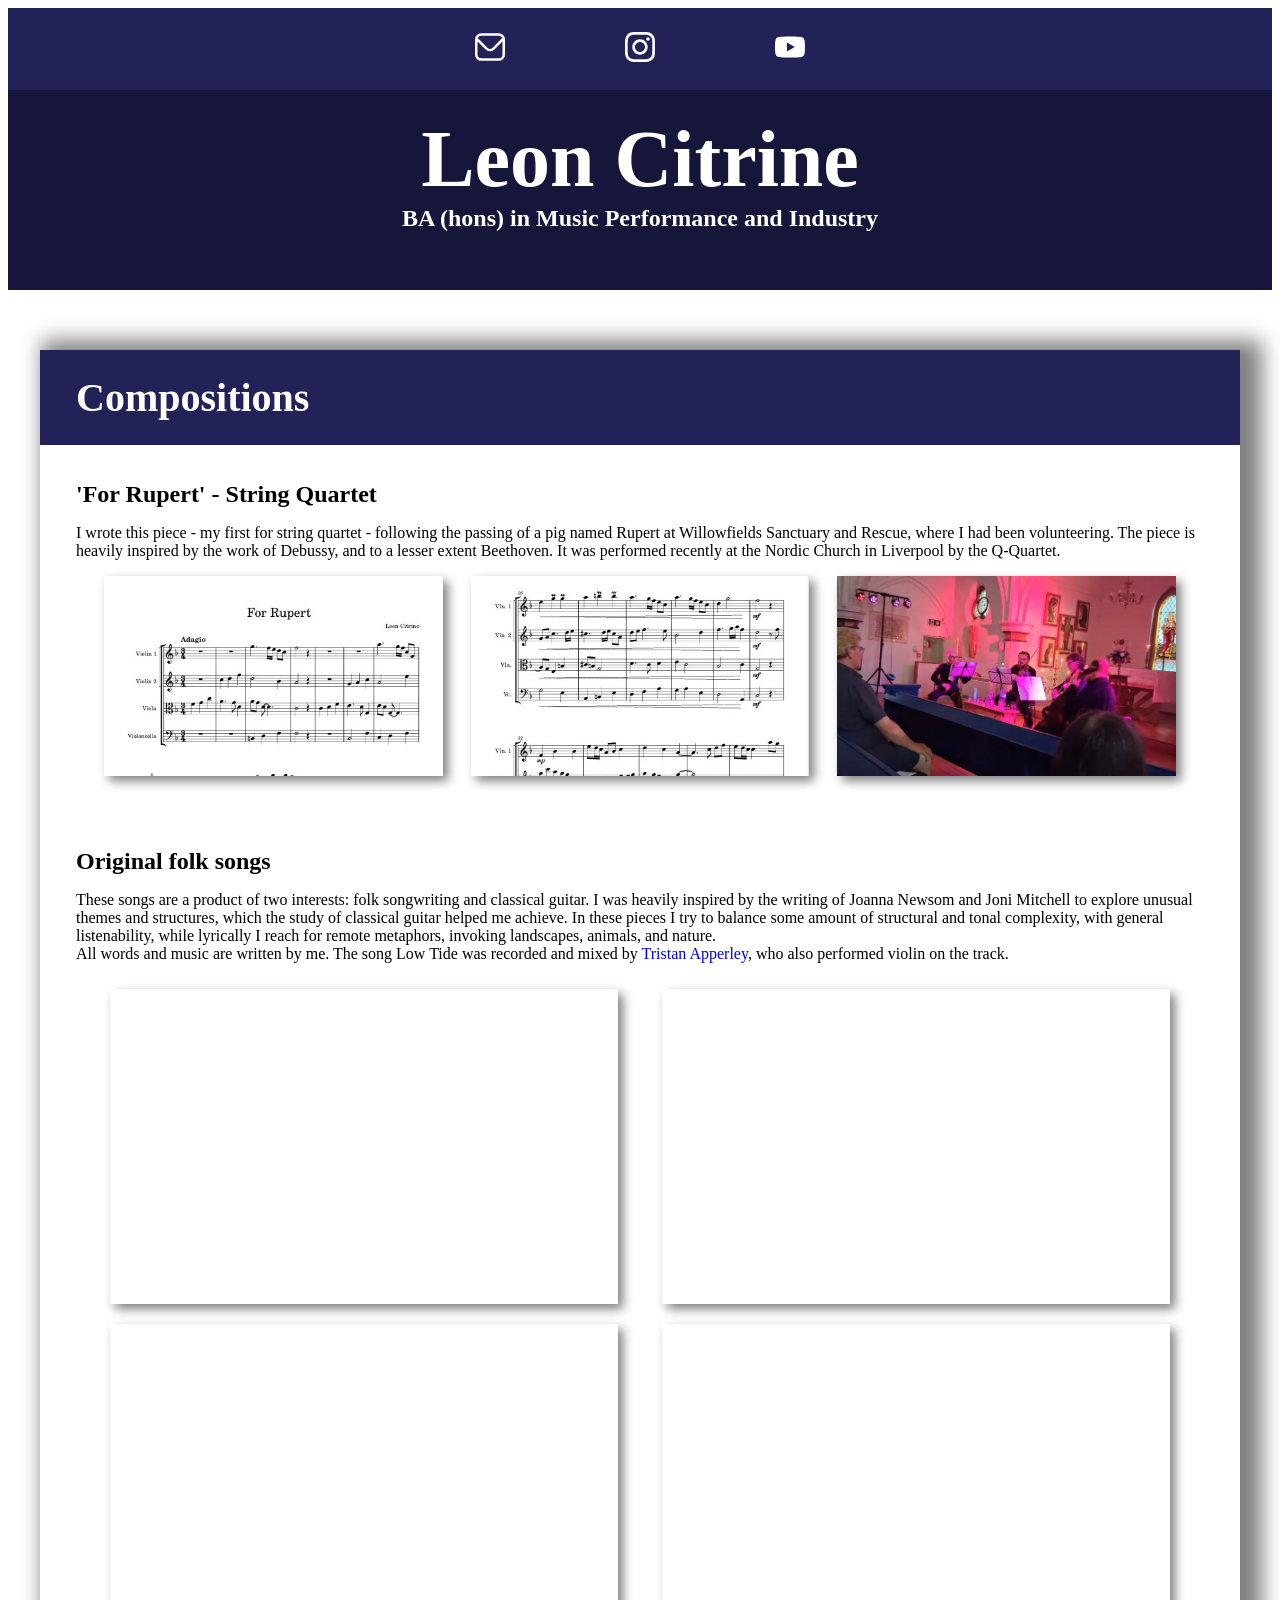
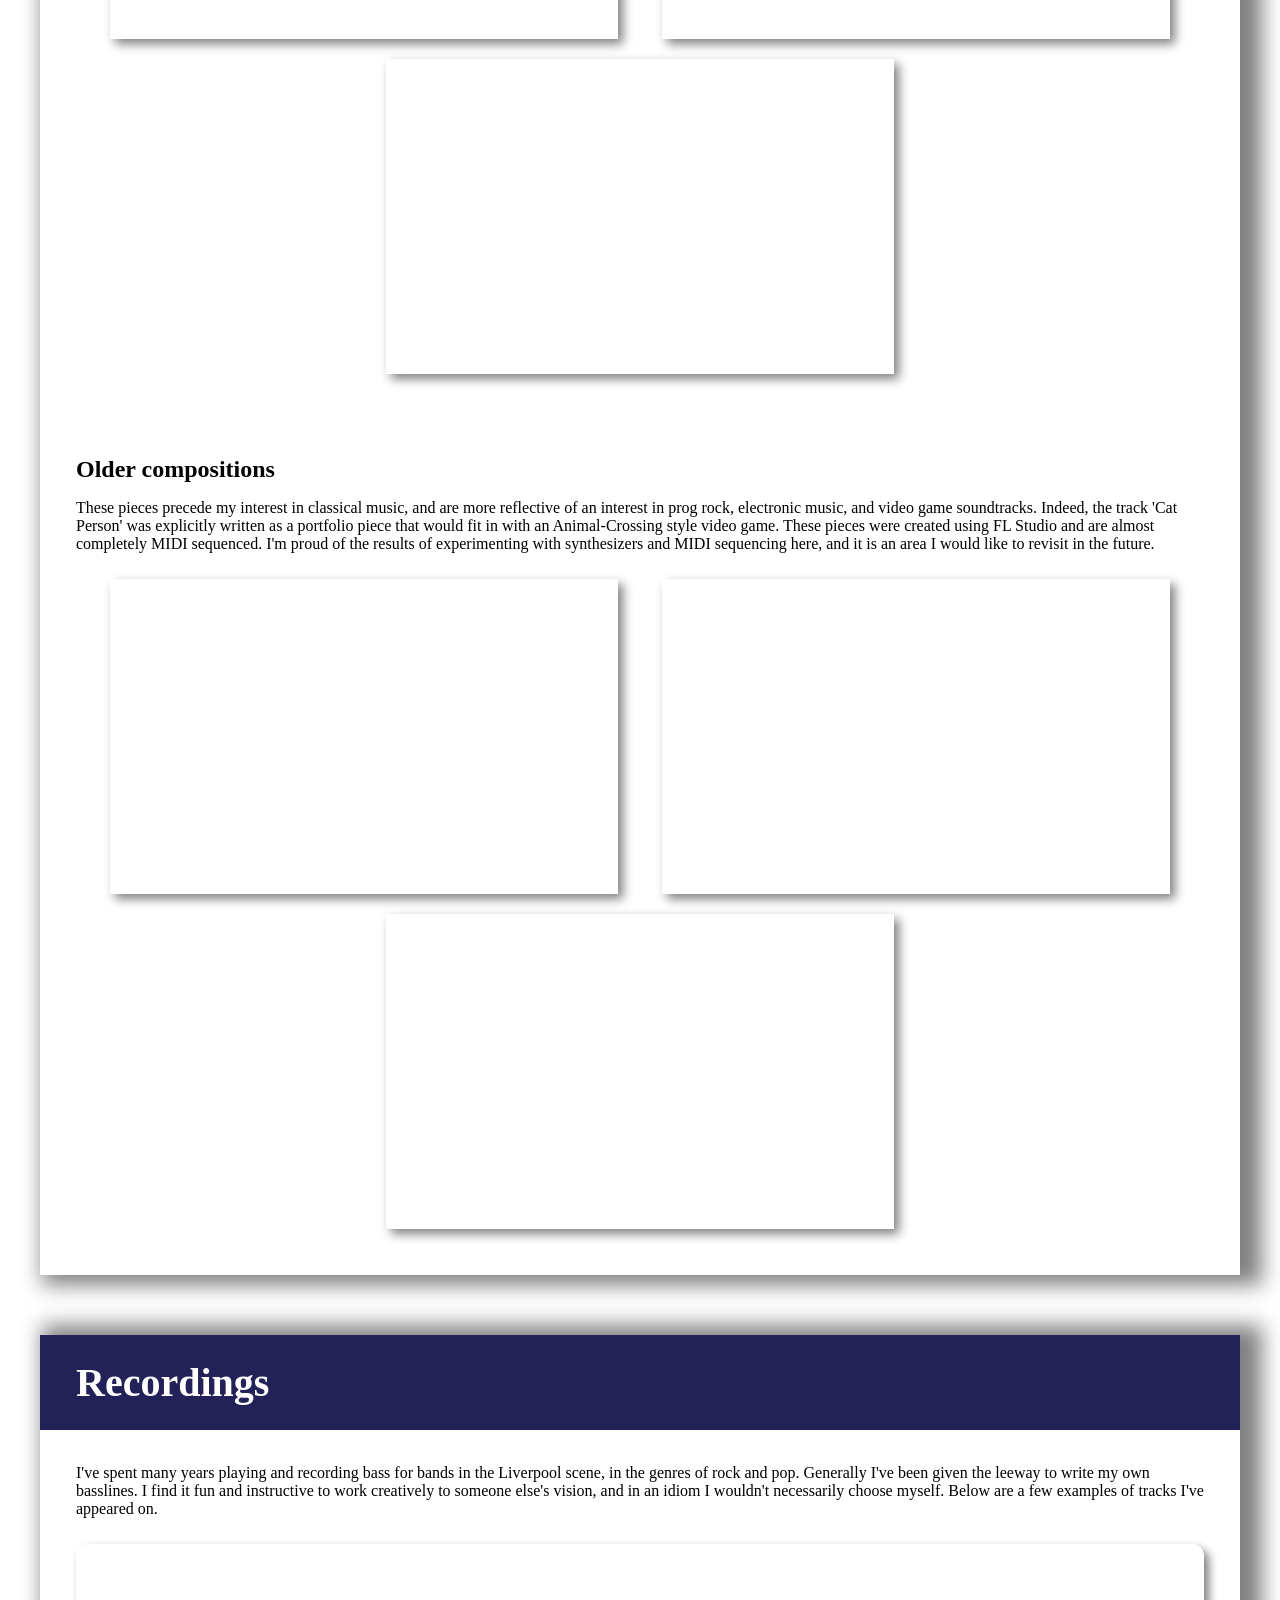
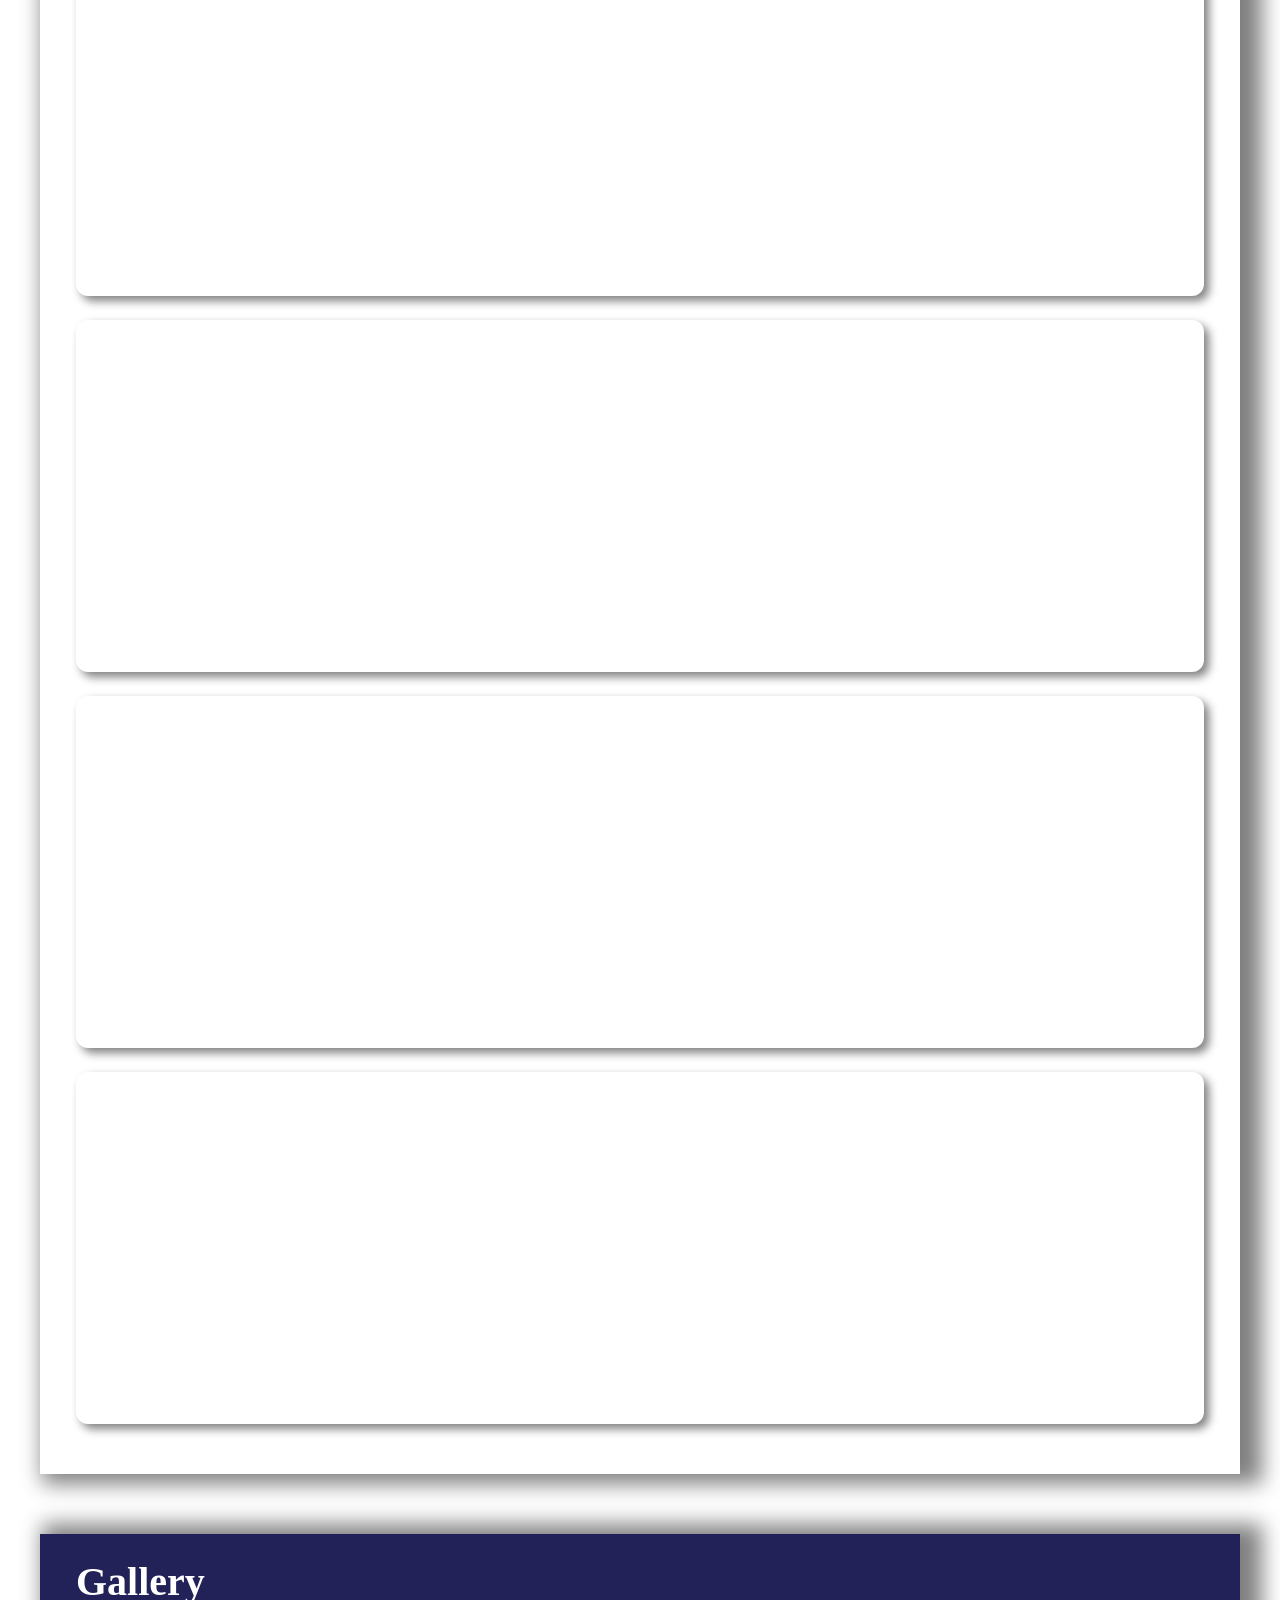
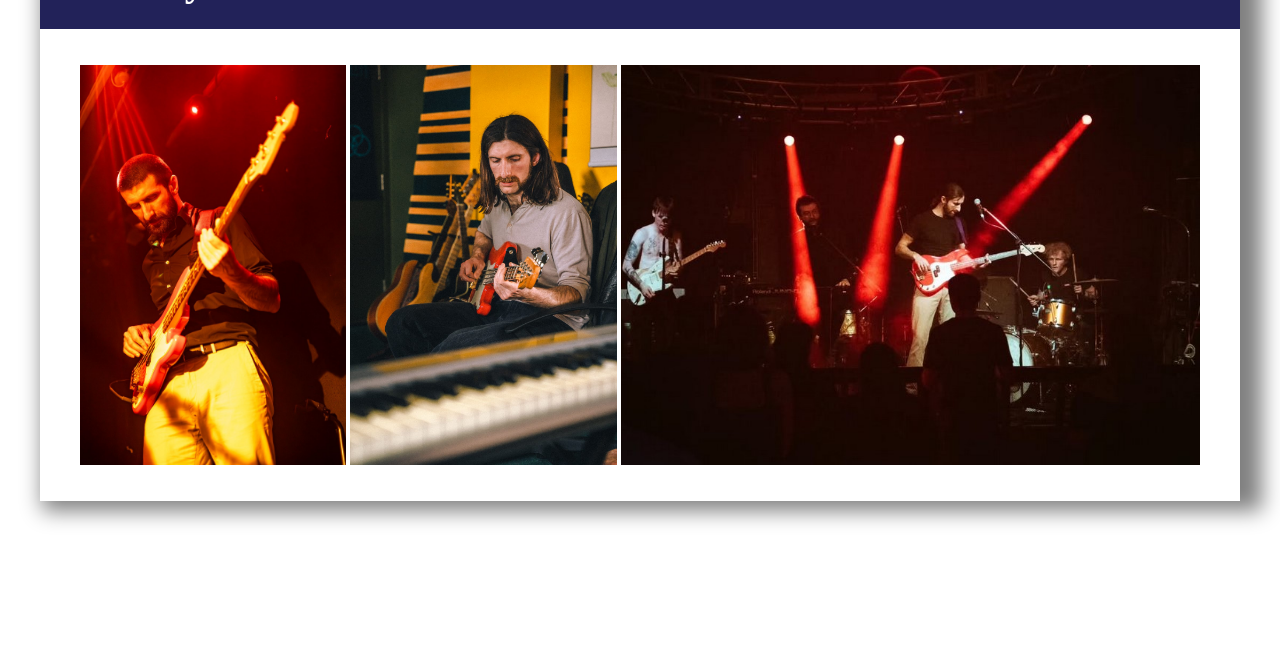
==== index.html @ da2284d4 "rename html file to index" ====
<!doctype html>
<html lang="en">
  <head>
    <meta charset="UTF-8" />
    <meta name="viewport" content="width=device-width, initial-scale=1.0" />
    <link rel="stylesheet" href="styles.css" />
    <title>Leon Citrine</title>
  </head>

  <body>
    <header>
      <div class="links">
		
          <div class="emailIcon">
		  <img src="images/envelope.svg" onclick="emailCopy()" style="cursor: pointer"/>
		  <span id="clipMsg"> Copied to clipboard </span>
		  </div>
       
        <a href="https://www.instagram.com/leoncitrine/" target="_blank">
		  <img src="images/instagram.svg"/>
		</a>
		
        <a href="https://www.youtube.com/@LeonCitrine" target="_blank">
			<img src="images/youtube.svg" />
		</a>
      </div>
    </header>

    <div class="title">
      <div>
	  <h1>Leon Citrine</h1>
      <h3>BA (hons) in Music Performance and Industry</h3>
	  </div>
    </div>

    <main>
      <section class="bigsec">
        <div class="subheader"><h2>Compositions</h2></div>

        <section class="subsec">
          <h3>'For Rupert' - String Quartet</h3>
          <p>
            I wrote this piece - my first for string quartet - following the
            passing of a pig named Rupert at Willowfields Sanctuary and Rescue,
            where I had been volunteering. The piece is heavily inspired by the
            work of Debussy, and to a lesser extent Beethoven. It was performed
            recently at the Nordic Church in Liverpool by the Q-Quartet.
          </p>
         <div class="imgGrid">
		  
            <a href="ForRupert.pdf" target="_blank" class="imgAnchor"
              ><img src="images/score1.jpg"
            /></a>
			
            <a href="ForRupert.pdf" target="_blank" class="imgAnchor"
              ><img src="images/score2.jpg"
            /></a>
			
            <a href="images/quartet.jpg" target="_blank" class="imgAnchor"
              ><img src="images/quartet.jpg"
            /></a>
			
          </div>
        </section>

        <section class="subsec">
          <h3>Original folk songs</h3>
          <p>
            These songs are a product of two interests: folk songwriting and
            classical guitar. I was heavily inspired by the writing of Joanna
            Newsom and Joni Mitchell to explore unusual themes and structures,
            which the study of classical guitar helped me achieve. In these
            pieces I try to balance some amount of structural and tonal
            complexity, with general listenability, while lyrically I reach for
            remote metaphors, invoking landscapes, animals, and nature.
            <br />
            All words and music are written by me. The song Low Tide was
            recorded and mixed by <a href="https://www.instagram.com/tonytheredbass/">Tristan Apperley</a>,
            who also performed violin on the track.
          </p>

          <div class="vidGroup">
            <!--Low Tide-->
            <iframe
              class="video"
              width="560"
              height="315"
              src="https://www.youtube.com/embed/3-BENbl8nzY?si=JwUIJ5P7G1uGsc6l"
              title="YouTube video player"
              frameborder="0"
              allow="
                accelerometer;
                autoplay;
                clipboard-write;
                encrypted-media;
                gyroscope;
                picture-in-picture;
                web-share;
              "
              referrerpolicy="strict-origin-when-cross-origin"
              allowfullscreen
            ></iframe>

            <!--Bug Song-->
            <iframe
              class="video"
              width="560"
              height="315"
              src="https://www.youtube.com/embed/Yga41XJYgZ0?si=Ln3OIha7f7BZ7p1f"
              title="YouTube video player"
              frameborder="0"
              allow="
                accelerometer;
                autoplay;
                clipboard-write;
                encrypted-media;
                gyroscope;
                picture-in-picture;
                web-share;
              "
              referrerpolicy="strict-origin-when-cross-origin"
              allowfullscreen
            ></iframe>

            <!--What I Want-->
            <iframe
              class="video"
              width="560"
              height="315"
              src="https://www.youtube.com/embed/L7DVEeZFzzg?si=CgFTJuVBcaFbpI4u"
              title="YouTube video player"
              frameborder="0"
              allow="
                accelerometer;
                autoplay;
                clipboard-write;
                encrypted-media;
                gyroscope;
                picture-in-picture;
                web-share;
              "
              referrerpolicy="strict-origin-when-cross-origin"
              allowfullscreen
            ></iframe>

            <!--The Map-->
            <iframe
              class="video"
              width="560"
              height="315"
              src="https://www.youtube.com/embed/pae_4WVUvTY?si=xHHP2OkBbVJJRj0P"
              title="YouTube video player"
              frameborder="0"
              allow="
                accelerometer;
                autoplay;
                clipboard-write;
                encrypted-media;
                gyroscope;
                picture-in-picture;
                web-share;
              "
              referrerpolicy="strict-origin-when-cross-origin"
              allowfullscreen
            ></iframe>

            <!--Bare Old Mountain-->
            <iframe
              class="video"
              width="560"
              height="315"
              src="https://www.youtube.com/embed/_0SbtzzRF2k?si=K3RNdVBJF465VhGv"
              title="YouTube video player"
              frameborder="0"
              allow="
                accelerometer;
                autoplay;
                clipboard-write;
                encrypted-media;
                gyroscope;
                picture-in-picture;
                web-share;
              "
              referrerpolicy="strict-origin-when-cross-origin"
              allowfullscreen
            ></iframe>
          </div>
		  
        </section>

        <section class="subsec">
          <h3>Older compositions</h3>
          <p>
            These pieces precede my interest in classical music, and are more
            reflective of an interest in prog rock, electronic music, and video
            game soundtracks. Indeed, the track 'Cat Person' was explicitly
            written as a portfolio piece that would fit in with an
            Animal-Crossing style video game. These pieces were created using FL
            Studio and are almost completely MIDI sequenced. I'm proud of the
            results of experimenting with synthesizers and MIDI sequencing here,
            and it is an area I would like to revisit in the future.
          </p>

          <div class="vidGroup">
		  
              <iframe class = "video"
                width="560"
                height="315"
                src="https://www.youtube.com/embed/XmWo5O1uwFk?si=_U1GOImlqeIL-Otg"
                title="YouTube video player"
                frameborder="0"
                allow="
                  accelerometer;
                  autoplay;
                  clipboard-write;
                  encrypted-media;
                  gyroscope;
                  picture-in-picture;
                  web-share;
                "
                referrerpolicy="strict-origin-when-cross-origin"
                allowfullscreen
              ></iframe>
          
              <iframe class = "video"
                width="560"
                height="315"
                src="https://www.youtube.com/embed/Ml7-ewEf-P8?si=zltV_L1RgiYLHCy6"
                title="YouTube video player"
                frameborder="0"
                allow="
                  accelerometer;
                  autoplay;
                  clipboard-write;
                  encrypted-media;
                  gyroscope;
                  picture-in-picture;
                  web-share;
                "
                referrerpolicy="strict-origin-when-cross-origin"
                allowfullscreen
              ></iframe>
            
              <iframe class = "video"
			  width="560" height="315" 
			  src="https://www.youtube.com/embed/KKYgNVhEMF4?si=3w621vBx7Pmdyhos" 
			  title="YouTube video player" 
			  frameborder="0" 
			  allow="
				accelerometer; 
				autoplay; 
				clipboard-write; 
				encrypted-media; 
				gyroscope; 
				picture-in-picture; 
				web-share;
				" 
				referrerpolicy="strict-origin-when-cross-origin" 
				allowfullscreen
				></iframe>
     
          </div>
          </div>
		  
        </section>
      </section>

      <section class="bigsec">
        <div class="subheader"><h2>Recordings</h2></div>
		<div class="subsec" style="padding-top: 18px">
        <p>
          I've spent many years playing and recording bass for bands in the
          Liverpool scene, in the genres of rock and pop. Generally I've been
          given the leeway to write my own basslines. I find it fun and
          instructive to work creatively to someone else's vision, and in an
          idiom I wouldn't necessarily choose myself. Below are a few examples
          of tracks I've appeared on.
        </p>

        <div class="spotifyLinks">
              <iframe
                data-testid="embed-iframe"
                style="border-radius: 12px"
                src="https://open.spotify.com/embed/track/3Ark2uEY2jAtomQhNRWzgO?utm_source=generator&theme=0&si=7ece716325124d6a"
                width="100%"
                height="352"
                frameborder="0"
                allowfullscreen=""
                allow="
                  autoplay;
                  clipboard-write;
                  encrypted-media;
                  fullscreen;
                  picture-in-picture;
                "
                loading="lazy"
              ></iframe>
            
              <iframe
                data-testid="embed-iframe"
                style="border-radius: 12px"
                src="https://open.spotify.com/embed/track/1w51lGfNYjyJVnIYeurgub?utm_source=generator&theme=0&si=a3a2735f71a64416"
                width="100%"
                height="352"
                frameborder="0"
                allowfullscreen=""
                allow="
                  autoplay;
                  clipboard-write;
                  encrypted-media;
                  fullscreen;
                  picture-in-picture;
                "
                loading="lazy"
              ></iframe>
            
              <iframe
                data-testid="embed-iframe"
                style="border-radius: 12px"
                src="https://open.spotify.com/embed/track/6SXQdXnxDQ4UCJzsJs9BCc?utm_source=generator&theme=0&si=c4947e2ca12b4092"
                width="100%"
                height="352"
                frameborder="0"
                allowfullscreen=""
                allow="
                  autoplay;
                  clipboard-write;
                  encrypted-media;
                  fullscreen;
                  picture-in-picture;
                "
                loading="lazy"
              ></iframe>
            
              <iframe
                data-testid="embed-iframe"
                style="border-radius: 12px"
                src="https://open.spotify.com/embed/track/6QR7aJp88Lg75sROCzF8By?utm_source=generator&theme=0&si=4b29fa9051d74cee"
                width="100%"
                height="352"
                frameborder="0"
                allowfullscreen=""
                allow="
                  autoplay;
                  clipboard-write;
                  encrypted-media;
                  fullscreen;
                  picture-in-picture;
                "
                loading="lazy"
              ></iframe>
           
			</div>
		</div>
      </section>

      <section class="bigsec">
        <div class="subheader"><h2>Gallery</h2></div>
			<div class = "subsec">
				<div class="gallery">
					<a href="images/pic1.jpg" target="_blank"
						><img src="images/pic1.jpg"
					/></a>
					
					<a href="images/pic2.jpg" target="_blank"
						><img src="images/pic2.jpg"
					/></a>
					
					<a href="images/pic3.jpg" target="_blank"
						><img src="images/pic3.jpg"
					/></a>
				</div>
			</div>
      </section>
    </main>
  </body>
  <script>
    function emailCopy() {
  navigator.clipboard.writeText("leoncitrinemusic@gmail.com");
      
  
  const msg = document.getElementById("clipMsg");
  msg.classList.add("show");
  
  setTimeout(() => {
    msg.classList.remove("show");
  }, 2000);
}
  </script>
</html>
---- styles.css ----
:root{
	--main-header: #16163B;
	--small-header: #222259;
	--margin: 60px;
	--smallMarg: 10px;
	--padSmall: 24px;
	--padBig: 36px;
}

/*fonts*/
h1{
	font-size: 5rem;
}

h2{
	font-size: 2.5rem;
	margin: 0;
}

h3{
	font-size: 1.5rem;
	margin: 0;
}

p{
	font-size: 1rem;
}


/*------------content - mobile and desktop----------------*/
body {
	/*display*/
	
	
	/*sizing*/
	
	/*content organisation*/
	
	/*decoration*/
	font-family: "Georgia", serif;
}

header{
	
	/*size and position*/
	
	
	/*decoration*/
	background-color: var(--small-header);
}

.emailIcon {
  position: relative;
  display: inline-block;
}

#clipMsg {
  position: absolute;
  bottom: calc(100% + 8px);
  left: 50%;
  transform: translateX(-50%);
  background: #333;
  color: #fff;
  padding: 4px 10px;
  border-radius: 4px;
  white-space: nowrap;
  font-size: 0.8rem;
  opacity: 0;
  transition: opacity 0.15s ease;
  pointer-events: none;
}

#clipMsg.show {
  opacity: 1;
  transition: opacity 0.1s ease;
}

a{
		display: contents;
	}
	
.links{
	display: flex;
	justify-content: center;
}

.links img{
	filter: invert(1);
	margin-left: var(--margin);
	margin-right: var(--margin);
}

.title{
	
	/*display*/
	
	
	/*size and position*/
	z-index:1000;
	padding: var(--padSmall);
	
	/*content organisation*/
	text-align: center;
	
	/*decoration*/
	color: white;
	background-color: var(--main-header);
}

.title div{
	vertical-align: baseline;
}

.title h1{
	margin:0;
}


.subheader{
	/*display*/
	
	/*sizing*/
	
	
	/*content organisation*/
	
	/*decoration*/
	color: white;
	background-color: var(--small-header);
}


.imgGrid{
	/*display*/
	display: flex;
	flex-flow: row nowrap;
	/*sizing*/
	
	/*content organisation*/
	justify-content: space-evenly;
	
	/*colours*/
}

.imgAnchor img{
	box-shadow: 5px 5px 10px grey;
	height: 200px;
	width: 30%;
	object-fit: cover;
	object-position: top;
}

.gallery{
	display: flex;
	flex-flow: row wrap;
	justify-content: space-evenly;
}



/*mobile*/
@media (max-width: 800px){
	body{
		display: block;
	}
	
	.links{
		padding: var(--padSmall);
	}
	
	.links img{
		height: 30px;
	}
	
	.subheader{
		text-align: center;
		padding: var(--padSmall);
	}
	
	.subsec{
		padding: var(--padSmall);
	}
	
	.vidGroup iframe{
		width: 100%;
	}
	
	
	.gallery img {
		height: 200px;
		margin: var(--smallMarg);
		box-shadow: 5px 5px 10px grey;
	}
}


/*desktop*/
@media (min-width: 801px){


	html{
		font-size: 16px;
	}
	
	body{
		/*display*/
		display: grid;
		grid-template-columns: 1fr minmax(800px, 1200px) 1fr;
		grid-template-rows: 1fr 200px max-content 1fr;
		/*sizing*/
	
		/*content organisation*/
	
		/*colours*/
		
	}
	
	header{
		grid-column: 1 / 4;
		grid-row: 1 / 2;
		
	}
	
	.links{
		padding: var(--padSmall);
	}
	
	.links img{
		height: 30px;
	}
	
	.title{
			grid-column: 1 / 4;
			grid-row: 2 / 3;
	}
	
	main{
		/*display*/
	
		/*size and position*/
		grid-column: 2 / 3;
		grid-row: 3 / 4;
	
		/*content organisation*/
	
		/*colours*/
		
		
	}
	
	.bigsec{
		/*display*/
		display: block;
		
		
		/*size and position*/
		width: 100%;
		height: fit-content;
		margin-top: var(--margin);
		margin-bottom: var(--margin);
	
		/*content organisation*/
	
		/*colours*/
		box-shadow: 12px 0px 20px 10px grey;
	}
	
	.subheader{
		/*display*/
	
		/*size and position*/
	
		/*content organisation*/
		padding: var(--padSmall) var(--padBig);
		/*colours*/
	}
	
	.subsec{
		
		padding: var(--padBig);
		
	}
	
	.gallery img{
		height: 400px;
	}
	
	iframe{
		margin: var(--smallMarg);
		box-shadow: 5px 5px 10px grey;
		
	}
	
	.vidGroup{
		display: flex;
		flex-flow: row wrap;
		justify-content: space-evenly;
	}
	
	.video{
		width: 45%;
	}
	
	
	.spotifyLinks iframe{
		margin-left: 0;
		margin-right: 0;
	}


}






	/*display*/
	
	/*size and position*/
	
	/*content organisation*/
	
	/*colours*/
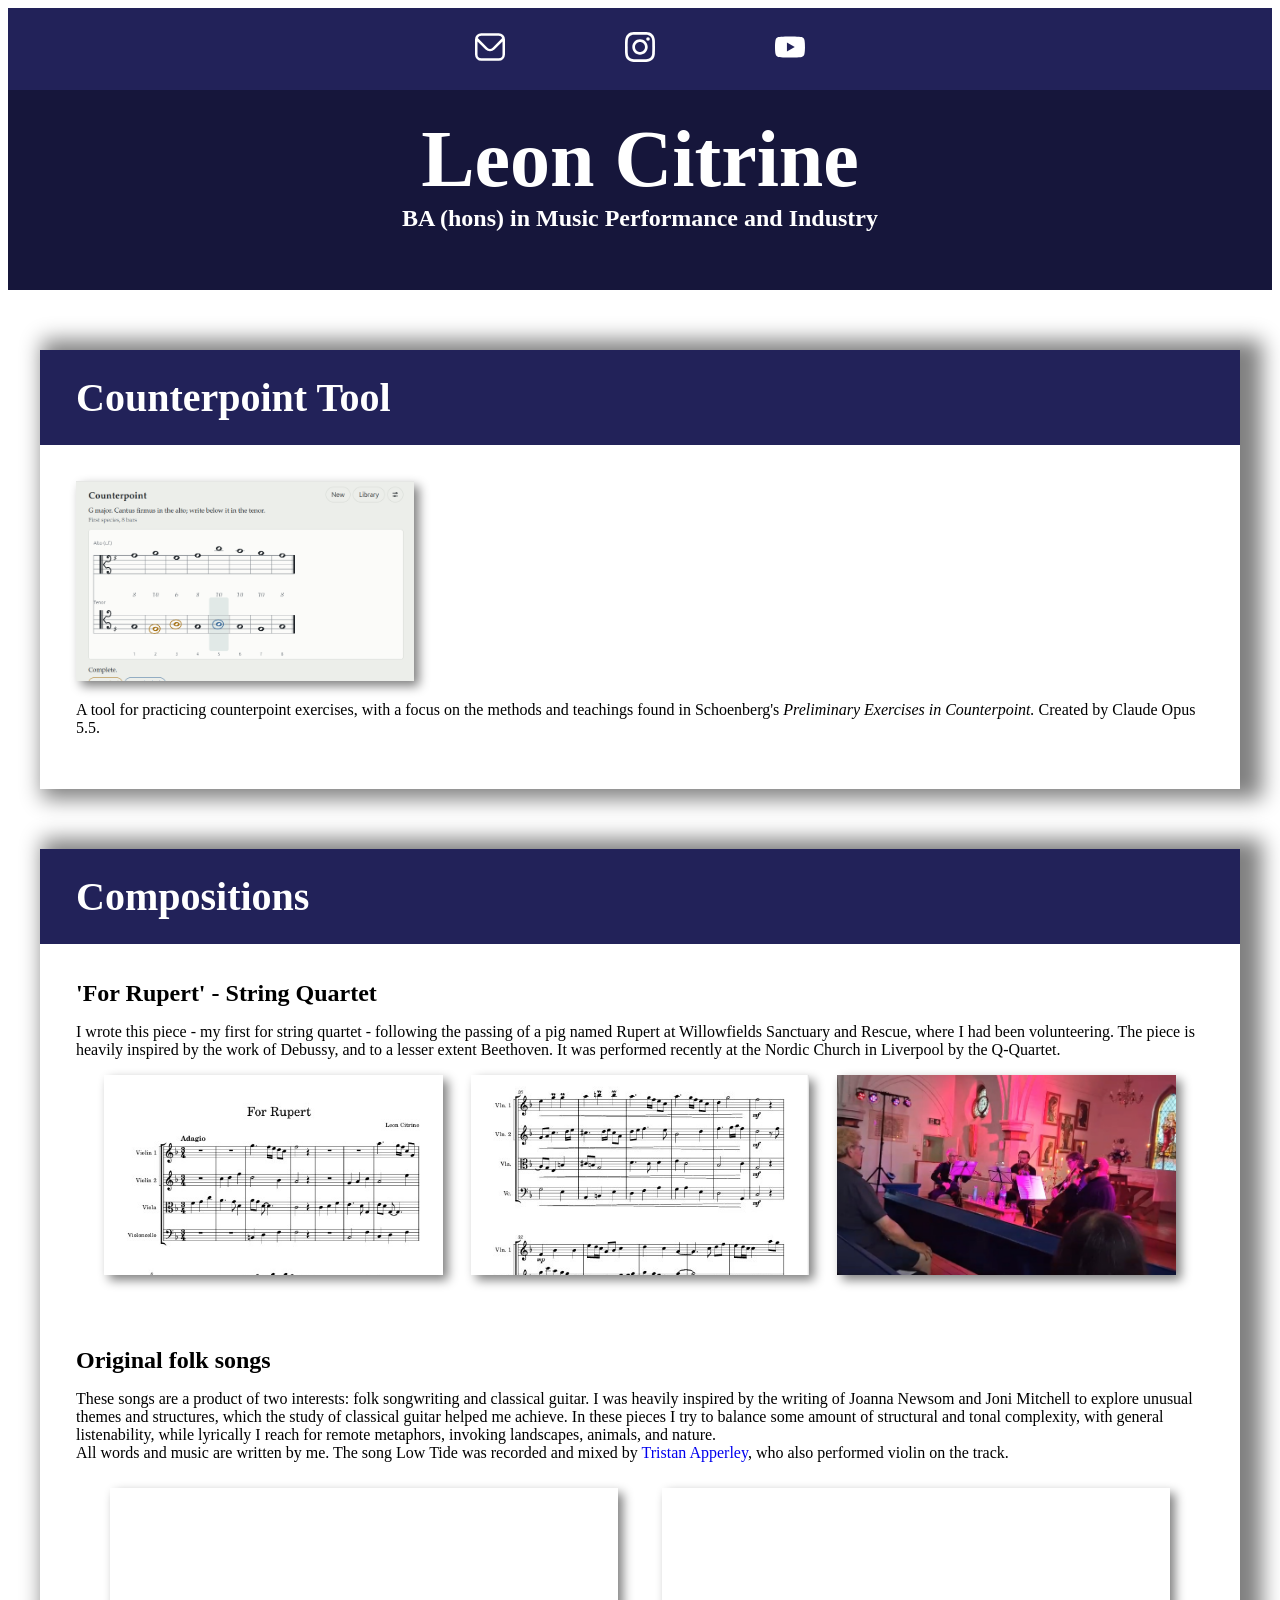
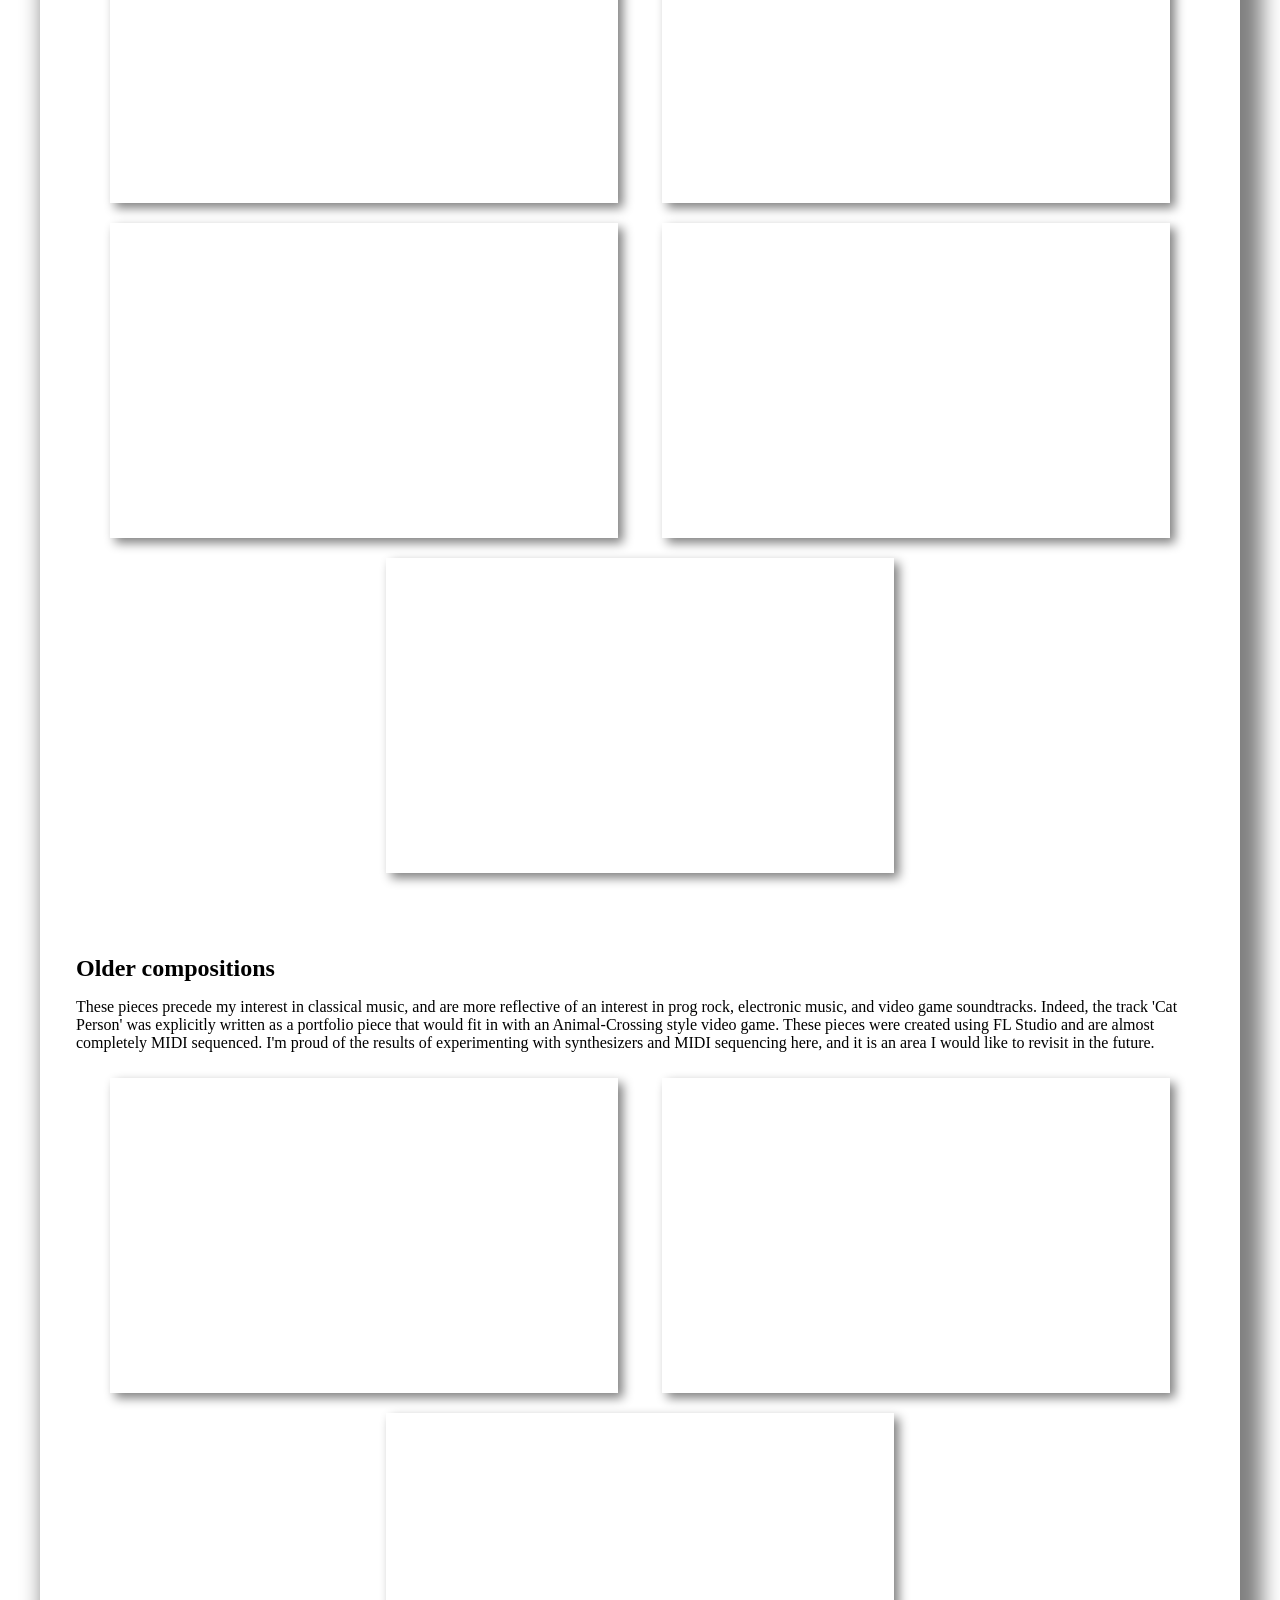
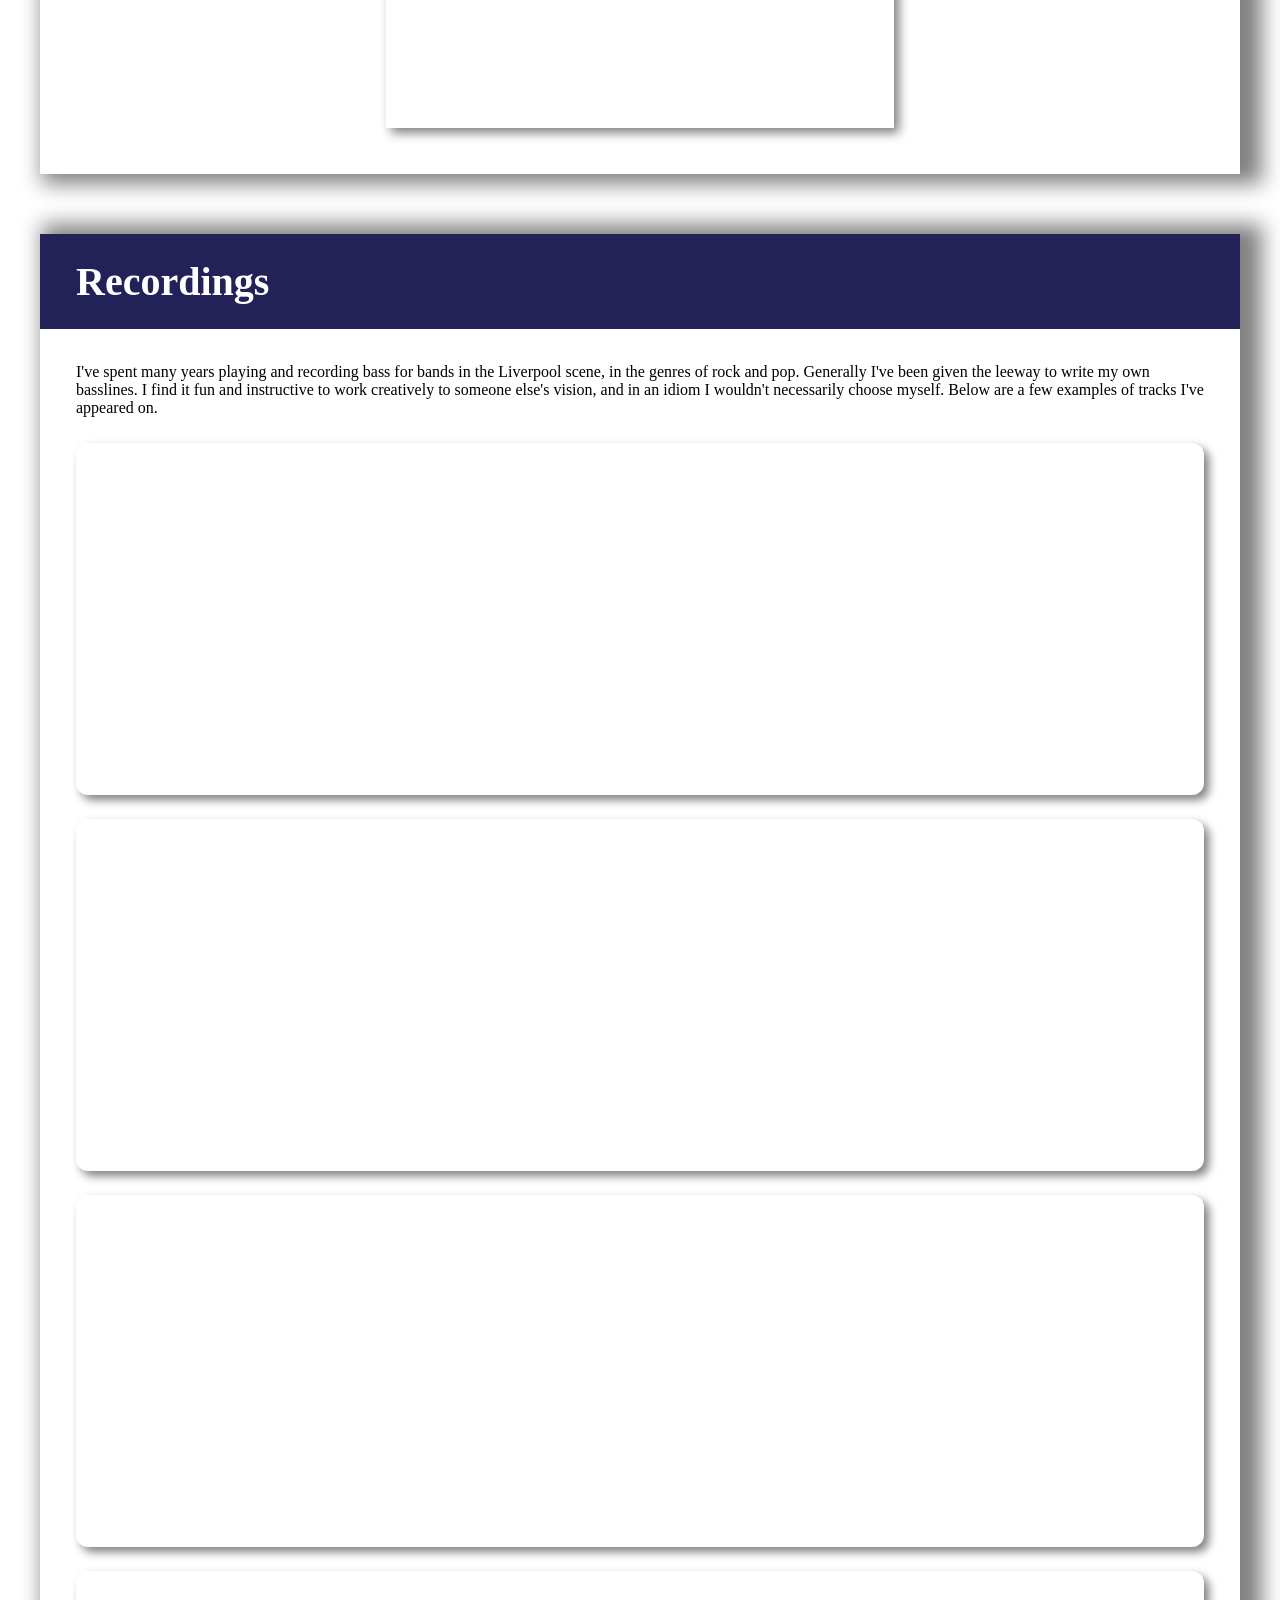
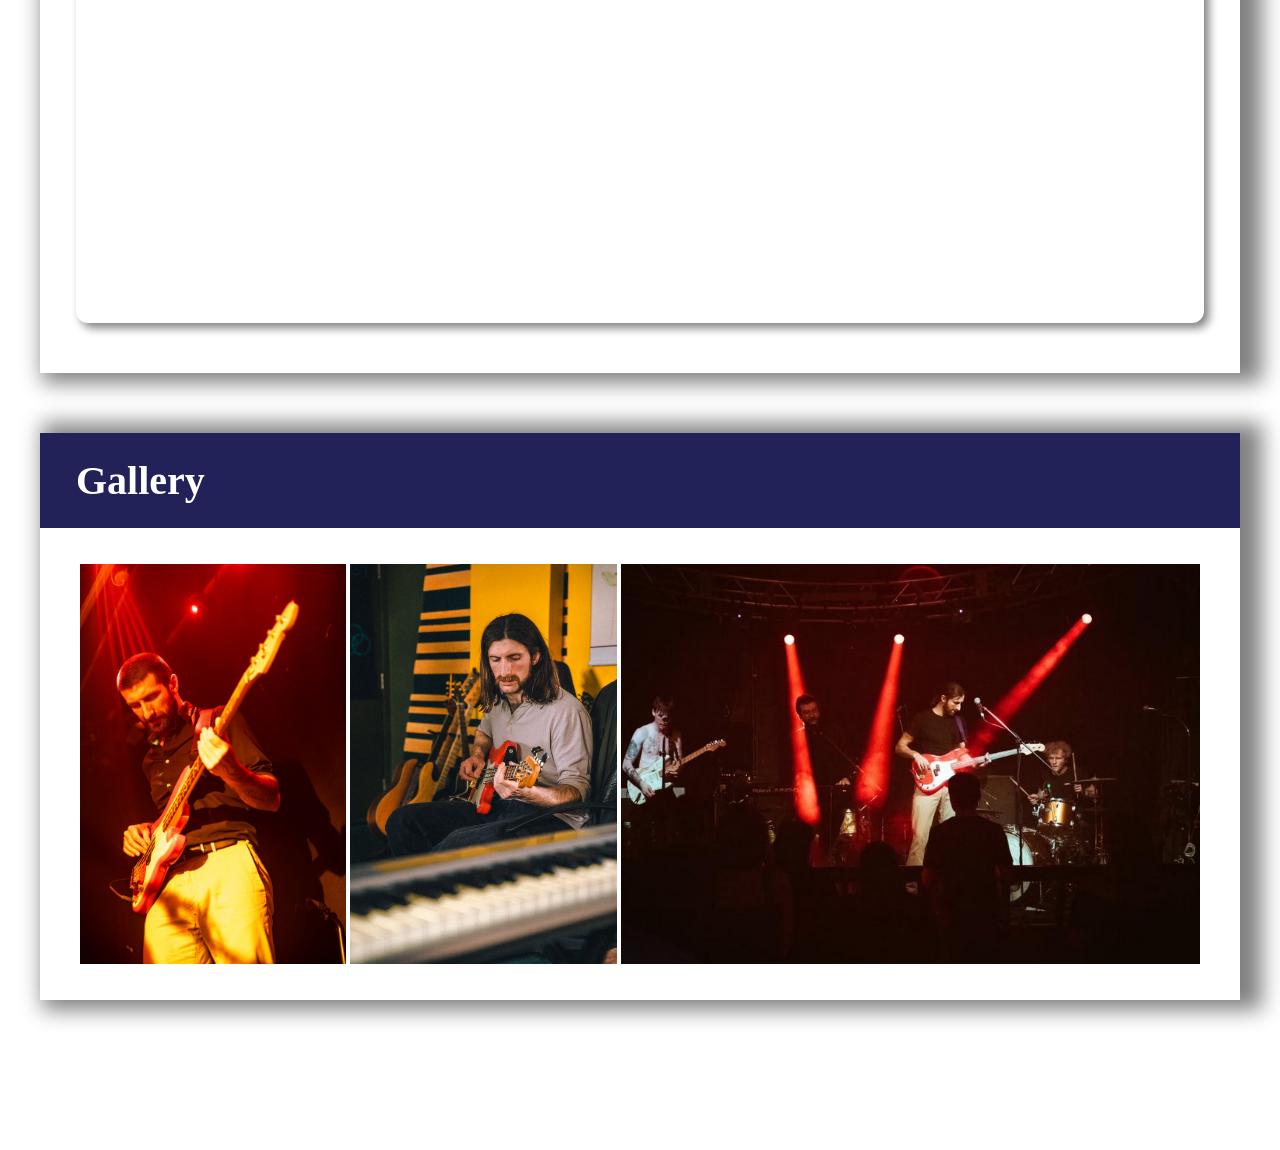
==== commit ab809615: "added counterpoint tool" ====
--- a/index.html
+++ b/index.html
@@ -34,6 +34,19 @@
     </div>
 
     <main>
+		
+		<section class="bigsec">
+			<div class="subheader"><h2>Counterpoint Tool</h2></div>
+			<div class="subsec"> 
+				<a href="counterpoint.html" class ="imgAnchor">
+					<img src="images/counterpoint.png" alt = "Screenshot of counterpoint practice tool"/>
+				</a>
+			<p>
+			A tool for practicing counterpoint exercises, with a focus on the methods and teachings found in Schoenberg's <i>Preliminary Exercises in Counterpoint.</i> Created by Claude Opus 5.5.
+			</p>
+			</div>
+		</section>
+		
       <section class="bigsec">
         <div class="subheader"><h2>Compositions</h2></div>
 
